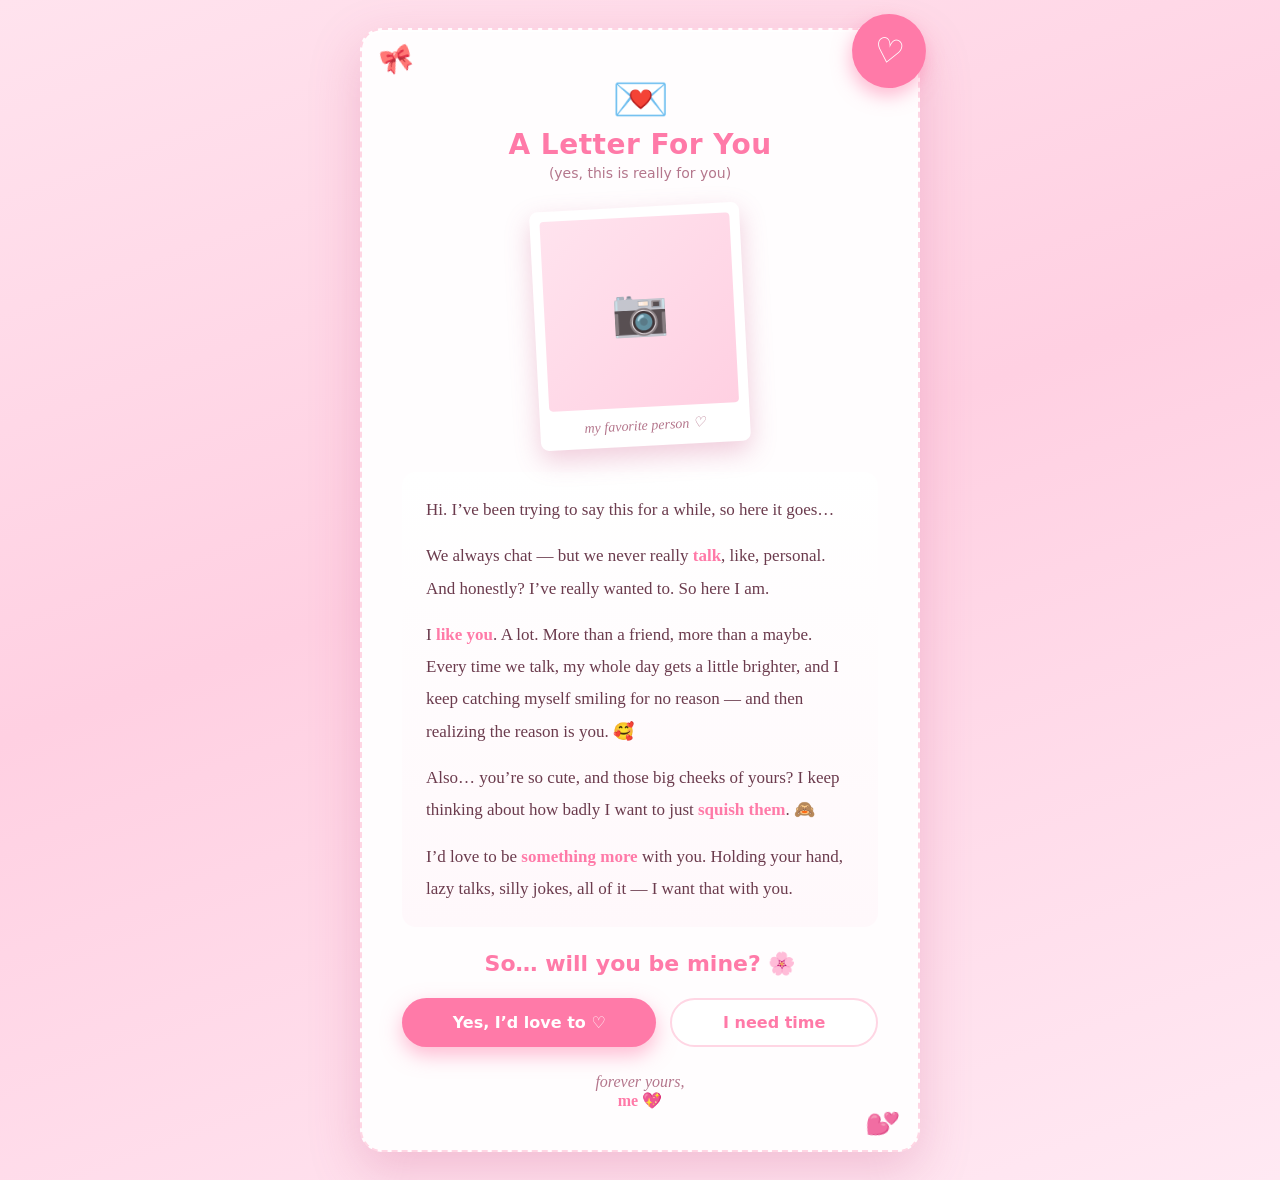
==== haha.html @ 14b5ee05 "up" ====
<!DOCTYPE html>
<html lang="en">
<head>
<meta charset="UTF-8" />
<meta name="viewport" content="width=device-width, initial-scale=1.0" />
<title>a letter for you ♡</title>
<style>
  :root {
    --pink: #ff7aa8;
    --pink-soft: #ffd6e4;
    --cream: #fff6f9;
    --ink: #6b3b4d;
    --paper: #fffdfe;
  }
  * { box-sizing: border-box; }
  body {
    margin: 0;
    min-height: 100vh;
    min-height: 100dvh;
    font-family: "Segoe UI", "Trebuchet MS", system-ui, sans-serif;
    color: var(--ink);
    background: linear-gradient(160deg, #ffe3ee 0%, #ffd0e2 45%, #ffe9f3 100%);
    display: flex;
    align-items: center;
    justify-content: center;
    padding: clamp(16px, 4vw, 28px) clamp(12px, 4vw, 18px);
    overflow-x: hidden;
  }

  /* floating hearts background */
  .hearts { position: fixed; inset: 0; pointer-events: none; overflow: hidden; z-index: 0; }
  .hearts span {
    position: absolute;
    bottom: -60px;
    color: rgba(255,122,168,.55);
    animation: rise linear infinite;
    font-size: 22px;
    user-select: none;
  }
  @keyframes rise {
    0%   { transform: translateY(0) rotate(0deg);   opacity: 0; }
    10%  { opacity: .9; }
    100% { transform: translateY(-115vh) rotate(40deg); opacity: 0; }
  }

  .letter {
    position: relative;
    z-index: 1;
    width: 100%;
    max-width: 560px;
    background: var(--paper);
    border-radius: clamp(16px, 4vw, 22px);
    padding: clamp(28px, 7vw, 46px) clamp(18px, 6vw, 40px) clamp(26px, 6vw, 40px);
    box-shadow: 0 18px 50px rgba(200,80,130,.25), 0 2px 0 #fff inset;
    border: 2px dashed var(--pink-soft);
    text-align: center;
    animation: pop .7s cubic-bezier(.2,.9,.3,1.4) both;
  }
  @keyframes pop {
    from { transform: scale(.85) translateY(20px); opacity: 0; }
    to   { transform: scale(1) translateY(0);     opacity: 1; }
  }

  .stamp {
    position: absolute;
    top: clamp(-16px, -3vw, -10px);
    right: clamp(-8px, -1.5vw, 10px);
    width: clamp(52px, 13vw, 74px);
    height: clamp(52px, 13vw, 74px);
    border-radius: 50%;
    background: var(--pink);
    color: #fff;
    display: flex;
    align-items: center;
    justify-content: center;
    font-size: clamp(24px, 6vw, 34px);
    box-shadow: 0 8px 18px rgba(255,122,168,.5);
    transform: rotate(12deg);
    animation: beat 1.6s ease-in-out infinite;
  }
  @keyframes beat {
    0%,100% { transform: rotate(12deg) scale(1); }
    50%     { transform: rotate(12deg) scale(1.12); }
  }

  .envelope { font-size: clamp(36px, 10vw, 46px); line-height: 1; margin-bottom: 6px; }

  h1 {
    font-size: clamp(22px, 6vw, 28px);
    margin: 6px 0 4px;
    color: var(--pink);
    letter-spacing: .5px;
  }
  .sub { font-size: clamp(12px, 3.4vw, 14px); color: #b4768c; margin-bottom: clamp(18px, 5vw, 26px); }

  /* polaroid photo of her */
  .polaroid {
    margin: 0 auto clamp(20px, 5vw, 26px);
    width: clamp(150px, 55vw, 210px);
    background: #fff;
    padding: 10px 10px 0;
    border-radius: 8px;
    box-shadow: 0 10px 26px rgba(200,80,130,.28);
    transform: rotate(-3deg);
    transition: transform .25s ease;
  }
  .polaroid:hover { transform: rotate(0deg) scale(1.03); }
  .polaroid .photo {
    position: relative;
    width: 100%;
    aspect-ratio: 1 / 1;
    background: linear-gradient(135deg, #ffe3ee, #ffd0e2);
    border-radius: 4px;
    overflow: hidden;
    display: flex;
    align-items: center;
    justify-content: center;
  }
  .polaroid .photo::before {
    content: "📷";
    font-size: clamp(32px, 12vw, 46px);
    opacity: .75;
  }
  .polaroid img {
    position: absolute;
    inset: 0;
    width: 100%;
    height: 100%;
    object-fit: cover;
  }
  .polaroid img.hide { display: none; }
  .polaroid figcaption {
    font-family: Georgia, serif;
    font-style: italic;
    font-size: 14px;
    color: #b4768c;
    padding: 10px 0 12px;
    text-align: center;
  }

  .body-text {
    text-align: left;
    font-family: Georgia, "Times New Roman", serif;
    font-size: clamp(15px, 4vw, 17px);
    line-height: 1.9;
    color: var(--ink);
    background: linear-gradient(#fff, #fff8fb);
    border-radius: 14px;
    padding: clamp(16px, 5vw, 22px) clamp(16px, 5vw, 24px);
    margin-bottom: clamp(18px, 5vw, 24px);
  }
  .body-text p { margin: 0 0 14px; }
  .body-text p:last-child { margin-bottom: 0; }
  .hl { color: var(--pink); font-weight: bold; }

  .q {
    font-size: clamp(18px, 5vw, 22px);
    font-weight: bold;
    color: var(--pink);
    margin: 6px 0 clamp(16px, 5vw, 22px);
  }

  .actions { display: flex; gap: clamp(10px, 3vw, 14px); justify-content: center; flex-wrap: wrap; }
  button {
    font: inherit;
    font-size: clamp(15px, 4vw, 16px);
    font-weight: bold;
    border: none;
    border-radius: 999px;
    padding: clamp(12px, 3.4vw, 13px) clamp(20px, 6vw, 26px);
    cursor: pointer;
    transition: transform .15s, box-shadow .15s;
    flex: 1 1 auto;
    max-width: 100%;
  }
  .yes {
    background: var(--pink);
    color: #fff;
    box-shadow: 0 8px 20px rgba(255,122,168,.5);
  }
  .no {
    background: #fff;
    color: var(--pink);
    border: 2px solid var(--pink-soft);
  }
  button:hover { transform: translateY(-2px) scale(1.04); }
  button:active { transform: scale(.97); }

  /* modal */
  .modal {
    position: fixed;
    inset: 0;
    z-index: 10;
    display: flex;
    align-items: center;
    justify-content: center;
    padding: 20px;
  }
  .modal[hidden] { display: none; }
  .modal-backdrop {
    position: absolute;
    inset: 0;
    background: rgba(107, 59, 77, .45);
    backdrop-filter: blur(4px);
    animation: fadeIn .25s ease both;
  }
  .modal-card {
    position: relative;
    z-index: 1;
    width: 100%;
    max-width: 420px;
    background: var(--paper);
    border-radius: 22px;
    padding: clamp(28px, 7vw, 38px) clamp(22px, 6vw, 32px);
    text-align: center;
    box-shadow: 0 20px 60px rgba(160,60,110,.35);
    border: 2px dashed var(--pink-soft);
    animation: pop .45s cubic-bezier(.2,.9,.3,1.4) both;
  }
  .modal-emoji { font-size: clamp(40px, 12vw, 54px); line-height: 1; margin-bottom: 10px; }
  .modal-card h2 {
    color: var(--pink);
    font-size: clamp(20px, 5.5vw, 24px);
    margin: 0 0 10px;
  }
  .modal-card p {
    font-size: clamp(14px, 4vw, 16px);
    line-height: 1.7;
    color: #96627a;
    margin: 0 0 22px;
  }
  .modal-ok {
    background: var(--pink);
    color: #fff;
    font-size: clamp(15px, 4vw, 16px);
    font-weight: bold;
    border: none;
    border-radius: 999px;
    padding: 12px 30px;
    cursor: pointer;
    box-shadow: 0 8px 20px rgba(255,122,168,.5);
    transition: transform .15s;
  }
  .modal-ok:hover { transform: translateY(-2px) scale(1.04); }
  .modal-close {
    position: absolute;
    top: 12px;
    right: 14px;
    width: 34px;
    height: 34px;
    border: none;
    border-radius: 50%;
    background: var(--pink-soft);
    color: var(--pink);
    font-size: 20px;
    line-height: 1;
    cursor: pointer;
    display: flex;
    align-items: center;
    justify-content: center;
    transition: background .15s;
  }
  .modal-close:hover { background: var(--pink); color: #fff; }
  @keyframes fadeIn { from { opacity: 0; } to { opacity: 1; } }

  .sign {
    margin-top: clamp(20px, 6vw, 26px);
    font-family: Georgia, serif;
    font-style: italic;
    font-size: clamp(14px, 4vw, 16px);
    color: #b4768c;
  }
  .sign .name { color: var(--pink); font-weight: bold; font-style: normal; }

  /* little corner doodles */
  .doodle { position: absolute; font-size: clamp(20px, 5vw, 26px); opacity: .85; }
  .d1 { top: 14px; left: 18px; transform: rotate(-18deg); }
  .d2 { bottom: 12px; right: 20px; transform: rotate(14deg); }

  @media (max-width: 420px) {
    .actions { flex-direction: column; }
    button { width: 100%; }
    .doodle { display: none; }
  }

  @media (orientation: landscape) and (max-height: 480px) {
    body { align-items: flex-start; }
    .doodle { display: none; }
  }

  @media (prefers-reduced-motion: reduce) {
    .letter, .stamp, .hearts span, .modal-card, .modal-backdrop { animation: none !important; }
    button { transition: none !important; }
  }
</style>
</head>
<body>
  <div class="hearts" id="hearts"></div>

  <main class="letter">
    <div class="stamp">♡</div>
    <div class="doodle d1">🎀</div>
    <div class="doodle d2">💕</div>

    <div class="envelope">💌</div>
    <h1>A Letter For You</h1>
    <div class="sub">(yes, this is really for you)</div>

    <figure class="polaroid">
      <div class="photo">
        <img src="https://i.imgur.com/IJkEb6J.jpeg" alt="you ♡" onerror="this.classList.add('hide')" />
      </div>
      <figcaption>my favorite person ♡</figcaption>
    </figure>

    <div class="body-text">
      <p>Hi. I&rsquo;ve been trying to say this for a while, so here it goes&hellip;</p>
      <p>We always chat &mdash; but we never really <span class="hl">talk</span>,
         like, personal. And honestly? I&rsquo;ve really wanted to. So here I am.</p>
      <p>I <span class="hl">like you</span>. A lot. More than a friend, more than a
         maybe. Every time we talk, my whole day gets a little brighter, and I
         keep catching myself smiling for no reason &mdash; and then realizing
         the reason is you. 🥰</p>
      <p>Also&hellip; you&rsquo;re so cute, and those big cheeks of yours? I keep
         thinking about how badly I want to just <span class="hl">squish them</span>. 🙈</p>
      <p>I&rsquo;d love to be <span class="hl">something more</span> with you.
         Holding your hand, lazy talks, silly jokes, all of it &mdash; I want
         that with you.</p>
    </div>

    <div class="q">So&hellip; will you be mine? 🌸</div>

    <div class="actions">
      <button class="yes" id="yesBtn">Yes, I&rsquo;d love to ♡</button>
      <button class="no" id="noBtn">I need time</button>
    </div>

    <div class="sign">
      forever yours,<br />
      <span class="name">me 💖</span>
    </div>
  </main>

  <div class="modal" id="modal" hidden>
    <div class="modal-backdrop" data-close></div>
    <div class="modal-card" role="dialog" aria-modal="true" aria-labelledby="modalTitle">
      <button class="modal-close" data-close aria-label="Close">&times;</button>
      <div class="modal-emoji" id="modalEmoji">💖</div>
      <h2 id="modalTitle"></h2>
      <p id="modalText"></p>
      <button class="modal-ok" data-close>Okay, noted ♡</button>
    </div>
  </div>

  <script>
    // floating hearts
    var heartBox = document.getElementById('hearts');
    var glyphs = ['♡', '💖', '🌸', '💕', '✨', '💗'];
    for (var i = 0; i < 18; i++) {
      var s = document.createElement('span');
      s.textContent = glyphs[Math.floor(Math.random() * glyphs.length)];
      s.style.left = Math.random() * 100 + '%';
      s.style.fontSize = (16 + Math.random() * 22) + 'px';
      s.style.animationDuration = (7 + Math.random() * 8) + 's';
      s.style.animationDelay = (Math.random() * 8) + 's';
      heartBox.appendChild(s);
    }

    var modal = document.getElementById('modal');
    var modalEmoji = document.getElementById('modalEmoji');
    var modalTitle = document.getElementById('modalTitle');
    var modalText  = document.getElementById('modalText');
    var lastFocused = null;

    function openModal(emoji, title, text) {
      modalEmoji.textContent = emoji;
      modalTitle.textContent = title;
      modalText.textContent = text;
      lastFocused = document.activeElement;
      modal.hidden = false;
      modal.querySelector('.modal-ok').focus();
    }
    function closeModal() {
      modal.hidden = true;
      if (lastFocused) lastFocused.focus();
    }

    document.getElementById('yesBtn').addEventListener('click', function () {
      openModal('💞', 'Yayyy!',
        'You just made me the happiest person alive. Now come here and give me that smile. 😊');
      confettiHearts();
    });

    document.getElementById('noBtn').addEventListener('click', function () {
      openModal('🌷', 'Take all the time you need',
        'My feelings aren\u2019t going anywhere. Whenever you\u2019re ready, I\u2019ll be right here.');
    });

    modal.addEventListener('click', function (e) {
      if (e.target.closest('[data-close]')) closeModal();
    });
    document.addEventListener('keydown', function (e) {
      if (e.key === 'Escape' && !modal.hidden) closeModal();
    });

    function confettiHearts() {
      for (var i = 0; i < 40; i++) {
        var h = document.createElement('span');
        h.textContent = '💖';
        h.style.position = 'fixed';
        h.style.left = Math.random() * 100 + 'vw';
        h.style.top = '-40px';
        h.style.fontSize = (14 + Math.random() * 22) + 'px';
        h.style.zIndex = 20;
        h.style.pointerEvents = 'none';
        h.style.transition = 'transform 2.4s ease-in, opacity 2.4s ease-in';
        document.body.appendChild(h);
        (function (el) {
          requestAnimationFrame(function () {
            el.style.transform = 'translateY(110vh) rotate(' + (Math.random() * 720 - 360) + 'deg)';
            el.style.opacity = '0';
          });
          setTimeout(function () { el.remove(); }, 2600);
        })(h);
      }
    }
  </script>
</body>
</html>
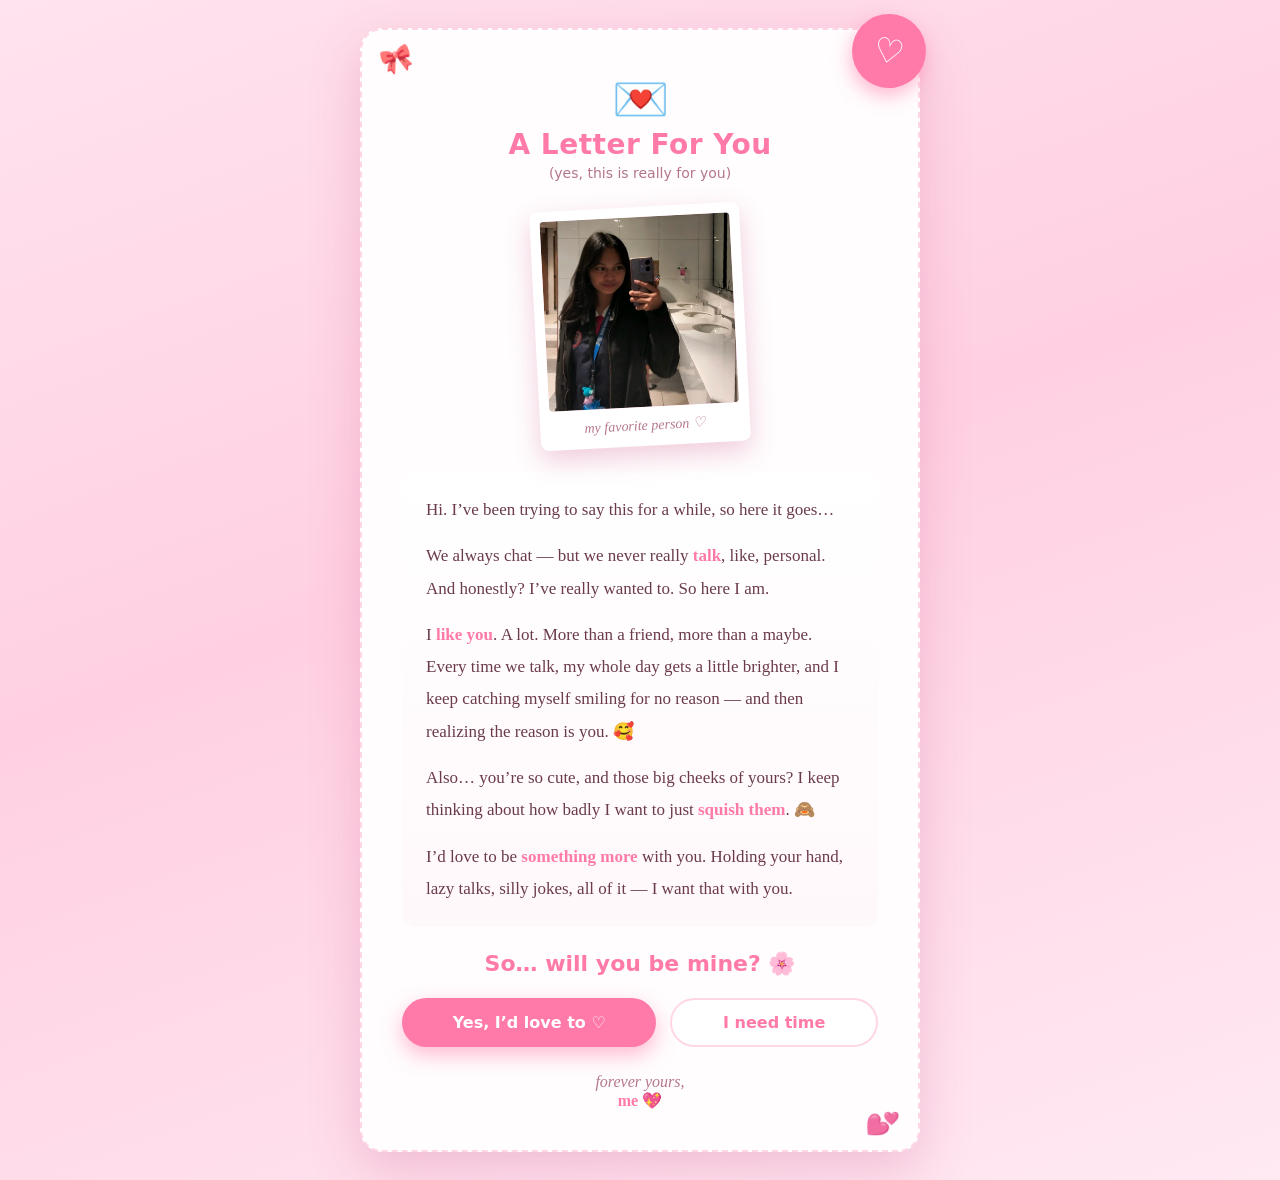
==== commit 588a383a: "up" ====
--- a/haha.html
+++ b/haha.html
@@ -308,7 +308,7 @@
 
     <figure class="polaroid">
       <div class="photo">
-        <img src="https://i.imgur.com/IJkEb6J.jpeg" alt="you ♡" onerror="this.classList.add('hide')" />
+        <img src="shan.jpg" alt="you ♡" onerror="this.classList.add('hide')" />
       </div>
       <figcaption>my favorite person ♡</figcaption>
     </figure>
